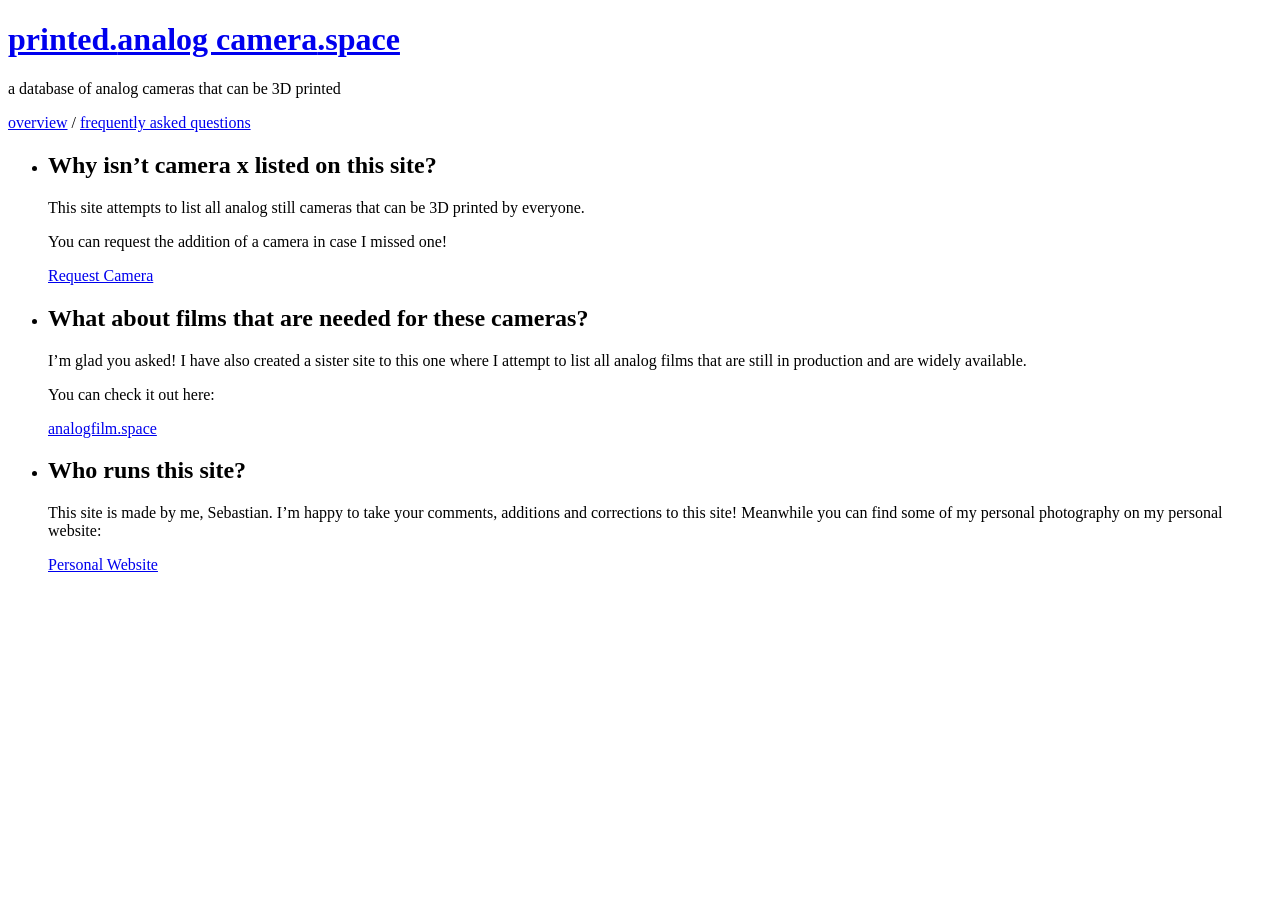
==== printed/faq.html @ 55751366 "Added more cameras" ====
<!DOCTYPE html>
<html lang="en" prefix="og: http://ogp.me/ns#">
<head>
  <meta charset="UTF-8">
  <meta name="viewport" content="width=device-width, initial-scale=1">
  <title>printed analog camera space - faq</title>
  <meta name="description" content="A database of analog cameras that can be 3D printed">

  <meta property="og:type" content="website">
  <meta property="og:url" content="https://printed.analogcamera.space/faq">
  <meta property="og:title" content="printed analog camera space - faq">
  <meta property="og:description" content="A database of analog cameras that can be 3D printed">
  <meta property="og:image" content="https://printed.analogcamera.space/preview.png">
  <meta property="og:image:secure_url" content="https://printed.analogcamera.space/preview.png">
  <meta property="og:image:width" content="640"> 
  <meta property="og:image:height" content="320">

  <meta property="twitter:card" content="summary_large_image">
  <meta property="twitter:url" content="https://printed.analogcamera.space/faq">
  <meta property="twitter:title" content="printed analog camera space - faq">
  <meta property="twitter:description" content="A database of analog cameras that can be 3D printed">
  <meta property="twitter:image" content="https://printed.analogcamera.space/preview.png">

  <link href="manifest.webmanifest" rel="manifest">
  <link href="favicon.svg" rel="icon">
  <link href="favicon.svg" rel="shortcut icon">
  <link href="css/style.css" rel="stylesheet">
  <link href="fonts/ek-mukta-400-latin.woff2" rel="preload" as="font" type="font/woff2" crossorigin>
  <link href="fonts/ek-mukta-700-latin.woff2" rel="preload" as="font" type="font/woff2" crossorigin>
</head>
<body class="dark">
  <div id="faq">
    <header>
      <div class="switch" v-on:click="toggle"></div>
      <h1><a href="/"><span>printed.</span>analog camera<span>.space</span></a></h1>
      <p>a database of analog cameras that can be 3D printed</p>
      <nav><a href="/">overview</a> / <a href="/faq" class="active">frequently asked questions</a></nav>
    </header>
    <main>
      <ul>
        <li>
          <h2>Why isn’t camera x listed on this site?</h2>
          <p>This site attempts to list all analog still cameras that can be 3D printed by everyone.</p>
          <p>You can request the addition of a camera in case I missed one!</p>
          <aside>
            <div><a href="https://github.com/sebastianlay/analog-camera-space/issues" target="_blank" rel="noopener noreferrer">Request Camera</a></div>
          </aside>
        </li>
        <li>
          <h2>What about films that are needed for these cameras?</h2>
          <p>I’m glad you asked! I have also created a sister site to this one where I attempt to list all analog films that are still in production and are widely available.</p>
          <p>You can check it out here:</p>
          <aside>
            <div><a href="https://analogfilm.space/" target="_blank" rel="noopener noreferrer">analogfilm.space</a></div>
          </aside>
        </li>
        <li>
          <h2>Who runs this site?</h2>
          <p>This site is made by me, Sebastian. I’m happy to take your comments, additions and corrections to this site! Meanwhile you can find some of my personal photography on my personal website:</p>
          <aside>
            <div><a href="https://fotos.sebastian-lay.de/" target="_blank" rel="noopener noreferrer">Personal Website</a></div>
          </aside>
        </li>
      </ul>
    </main>
  </div>
  <script src="js/vue.global.prod.js"></script>
  <script src="js/script-faq.js?d=20260321"></script>
</body>
</html>
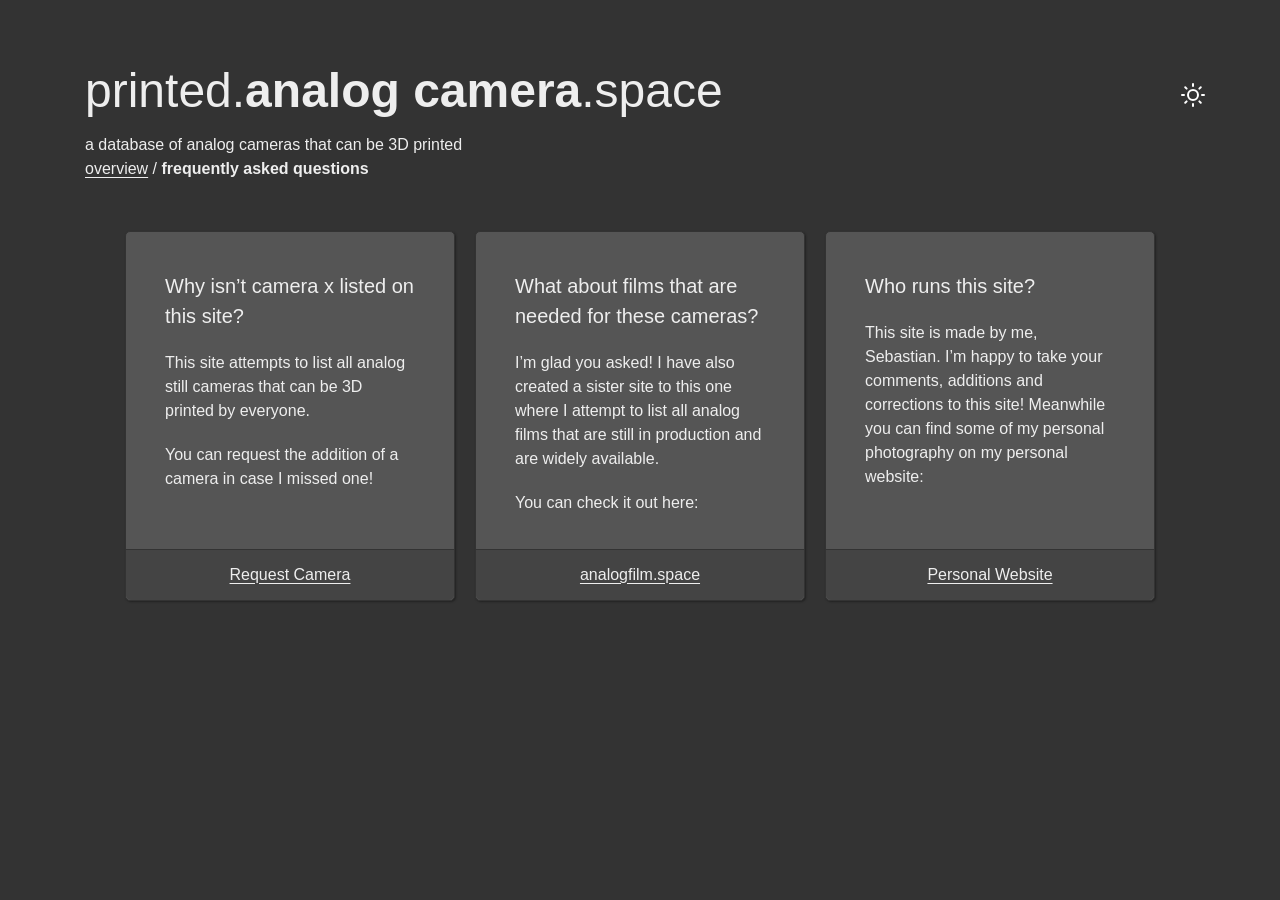
==== commit 9d973f1d: "Added more cameras" ====
--- a/printed/faq.html
+++ b/printed/faq.html
@@ -65,6 +65,6 @@
     </main>
   </div>
   <script src="js/vue.global.prod.js"></script>
-  <script src="js/script-faq.js?d=20260321"></script>
+  <script src="js/script-faq.js?d=20260421"></script>
 </body>
 </html>
--- a/printed/css/style.css
+++ b/printed/css/style.css
@@ -0,0 +1,415 @@
+/* fonts */
+
+@font-face {
+  font-family: 'Ek Mukta';
+  font-style: normal;
+  font-weight: 400;
+  font-display: swap;
+  src: url(../fonts/ek-mukta-400-latin-ext.woff2) format('woff2');
+  unicode-range: U+0100-024F, U+0259, U+1E00-1EFF, U+2020, U+20A0-20AB, U+20AD-20CF, U+2113, U+2C60-2C7F, U+A720-A7FF;
+}
+
+@font-face {
+  font-family: 'Ek Mukta';
+  font-style: normal;
+  font-weight: 400;
+  font-display: swap;
+  src: url(../fonts/ek-mukta-400-latin.woff2) format('woff2');
+  unicode-range: U+0000-00FF, U+0131, U+0152-0153, U+02BB-02BC, U+02C6, U+02DA, U+02DC, U+2000-206F, U+2074, U+20AC, U+2122, U+2191, U+2193, U+2212, U+2215, U+FEFF, U+FFFD;
+}
+
+@font-face {
+  font-family: 'Ek Mukta';
+  font-style: normal;
+  font-weight: 700;
+  font-display: swap;
+  src: url(../fonts/ek-mukta-700-latin-ext.woff2) format('woff2');
+  unicode-range: U+0100-024F, U+0259, U+1E00-1EFF, U+2020, U+20A0-20AB, U+20AD-20CF, U+2113, U+2C60-2C7F, U+A720-A7FF;
+}
+
+@font-face {
+  font-family: 'Ek Mukta';
+  font-style: normal;
+  font-weight: 700;
+  font-display: swap;
+  src: url(../fonts/ek-mukta-700-latin.woff2) format('woff2');
+  unicode-range: U+0000-00FF, U+0131, U+0152-0153, U+02BB-02BC, U+02C6, U+02DA, U+02DC, U+2000-206F, U+2074, U+20AC, U+2122, U+2191, U+2193, U+2212, U+2215, U+FEFF, U+FFFD;
+}
+
+/* reset */
+
+html, body, div, span, applet, object, iframe,
+h1, h2, h3, h4, h5, h6, p, blockquote, pre,
+a, abbr, acronym, address, big, cite, code,
+del, dfn, em, img, ins, kbd, q, s, samp,
+small, strike, strong, sub, sup, tt, var,
+b, u, i, center,
+dl, dt, dd, ol, ul, li,
+fieldset, form, label, legend,
+table, caption, tbody, tfoot, thead, tr, th, td,
+article, aside, canvas, details, embed, 
+figure, figcaption, footer, header, hgroup, 
+menu, nav, output, ruby, section, summary,
+time, mark, audio, video {
+  margin: 0;
+  padding: 0;
+  border: 0;
+  font-size: 100%;
+  font: inherit;
+  vertical-align: baseline;
+}
+
+article, aside, details, figcaption, figure, 
+footer, header, hgroup, menu, nav, section {
+  display: block;
+}
+
+body {
+  line-height: 1;
+}
+
+ol, ul {
+  list-style: none;
+}
+
+html {
+  box-sizing: border-box;
+}
+
+*, *:before, *:after {
+  box-sizing: inherit;
+}
+
+/* main styles */
+
+body {
+  padding: 50px 75px;
+  min-width: 360px;
+  background: #ccc;
+  color: #000;
+  text-align: left;
+  overflow-y: scroll;
+}
+
+body, input, button, select, article, label {
+  font: 16px/1.5 'Ek Mukta', sans-serif;
+  letter-spacing: 0;
+}
+
+em {
+  font-style: italic;
+}
+
+input, button, select {
+  margin: 0 5px;
+  padding: 5px 10px;
+  border: 1px solid #bbb;
+  border-radius: 5px;
+  background: #fff;
+}
+
+.search {
+  width: 200px;
+}
+
+.switch {
+  position: absolute;
+  top: 18px;
+  right: 0;
+  width: 24px;
+  height: 24px;
+  background-image: url('[data-uri]');
+  cursor: pointer;
+}
+
+button {
+  cursor: pointer;
+}
+
+button:active, button.active {
+  background: #eee;
+}
+
+.asc:after, .desc:after {
+  content: ' ';
+  display: inline-block;
+  width: 22px;
+  height: 22px;
+  vertical-align: middle;
+  position: relative;
+  top: -2px;
+  margin: 0 0 0 4px;
+}
+
+.asc:after {
+  background-image: url('[data-uri]');
+}
+
+.desc:after {
+  background-image: url('[data-uri]');
+}
+
+aside {
+  display: flex;
+  flex-direction: row;
+  justify-content: space-between;
+}
+
+aside > section {
+  display: flex;
+  align-items: stretch;
+  padding: 5px;
+}
+
+label {
+  line-height: 36px;
+  margin: 2px 5px 0 10px;
+}
+
+h1 {
+  font-size: 48px;
+  font-weight: 700;
+  line-height: 1.1;
+  margin: 15px 0;
+}
+
+h1 span {
+  font-weight: 400;
+}
+
+h2 {
+  font-size: 20px;
+  margin: 20px;
+}
+
+header {
+  margin: 0 0 40px 10px;
+  position: relative;
+}
+
+main {
+  font-size: 0;
+}
+
+ul {
+  display: flex;
+  flex-wrap: wrap;
+  justify-content: center;
+  font-size: 0;
+}
+
+li {
+  border: 1px solid #bbb;
+  border-radius: 5px;
+  box-shadow: 1px 1px 2px #bbb;
+  margin: 120px 10px 10px 10px;
+  padding: 19px;
+  width: 330px;
+  height: 370px;
+  position: relative;
+  background: #fff;
+  text-align: center;
+  text-wrap-style: balance;
+}
+
+#faq li {
+  margin-top: 10px;
+  text-align: left;
+}
+
+li.left {
+  text-align: left;
+  margin: 120px 10px 10px 10px;
+}
+
+li img {
+  width: 250px;
+  height: 200px;
+  margin: -120px 0 -20px 0;
+  display: inline-block;
+  filter: drop-shadow(1px 1px 2px #bbb);
+}
+
+li p {
+  margin: 20px;
+  font-size: 16px;
+}
+
+li p span {
+  display: block;
+}
+
+li aside {
+  position: absolute;
+  right: 0;
+  bottom: 0;
+  left: 0;
+  border-top: 1px solid #ddd;
+  background: #f3f3f3;
+  border-radius: 0 0 5px 5px;
+  display: flex;
+}
+
+li aside div, .link {
+  text-align: center;
+  font-size: 16px;
+  color: #666;
+  padding: 13px;
+  border-right: 1px solid #ddd;
+  flex-grow: 1;
+}
+
+li aside div:last-child {
+  border-right: none;
+}
+
+a {
+  color: #000;
+  text-decoration: underline;
+  text-underline-offset: 3px;
+}
+
+a:hover, h1 a {
+  text-decoration: none;
+  cursor: pointer;
+}
+
+a.active {
+  font-weight: 700;
+  text-decoration: none;
+}
+
+h1 a:hover {
+  color: #aaa;
+}
+
+strong {
+  font-weight: 700;
+}
+
+p span:first-child {
+  margin-bottom: 20px;
+}
+
+p span a {
+  margin-right: 15px;
+}
+
+p span a:last-child {
+  margin-right: 0;
+}
+
+header a {
+  display: inline-block;
+}
+
+[v-cloak] {
+  display: none;
+}
+
+/* dark mode */
+
+.dark {
+  background: #333;
+  color: #eee;
+}
+
+.dark a, .dark label {
+  color: #eee;
+}
+
+.dark .switch {
+  filter: invert();
+}
+
+.dark li {
+  border: 1px solid #333;
+  box-shadow: 1px 1px 2px #222;
+  background: #555;
+}
+
+.dark li img {
+  filter: drop-shadow(1px 1px 2px #222);
+}
+
+.dark li aside {
+  background: #444;
+  border-top: 1px solid #333;
+}
+
+.dark li aside div, .dark .link {
+  border-right: 1px solid #333;
+  color: #eee;
+}
+
+.dark li aside div:last-child {
+  border-right: none;
+}
+
+.dark input, .dark button, .dark select {
+  background: #555;
+  color: #eee;
+  border-color: #222;
+}
+
+.dark button:active, .dark button.active {
+  background: #666;
+}
+
+.dark .asc:after, .dark .desc:after {
+  filter: invert();
+}
+
+/* media queries */
+
+@media (max-width: 1200px) {
+
+main > aside {
+  flex-direction: column;
+}
+
+}
+
+@media (max-width: 1000px) {
+
+body {
+  padding: 30px;
+}
+
+}
+
+@media (max-width: 670px) {
+
+body {
+  padding: 30px 10px;
+}
+
+header {
+  width: 330px;
+  margin: 20px auto;
+  padding: 5px;
+}
+
+h1 {
+  font-size: 36px;
+}
+
+li.left {
+  margin: 10px 0;
+}
+
+aside > section {
+  flex-direction: column;
+  width: 330px;
+  margin: 10px auto;
+}
+
+input, button, select {
+  margin: 0 0 5px 0;
+}
+
+.search {
+  width: auto;
+}
+
+}
